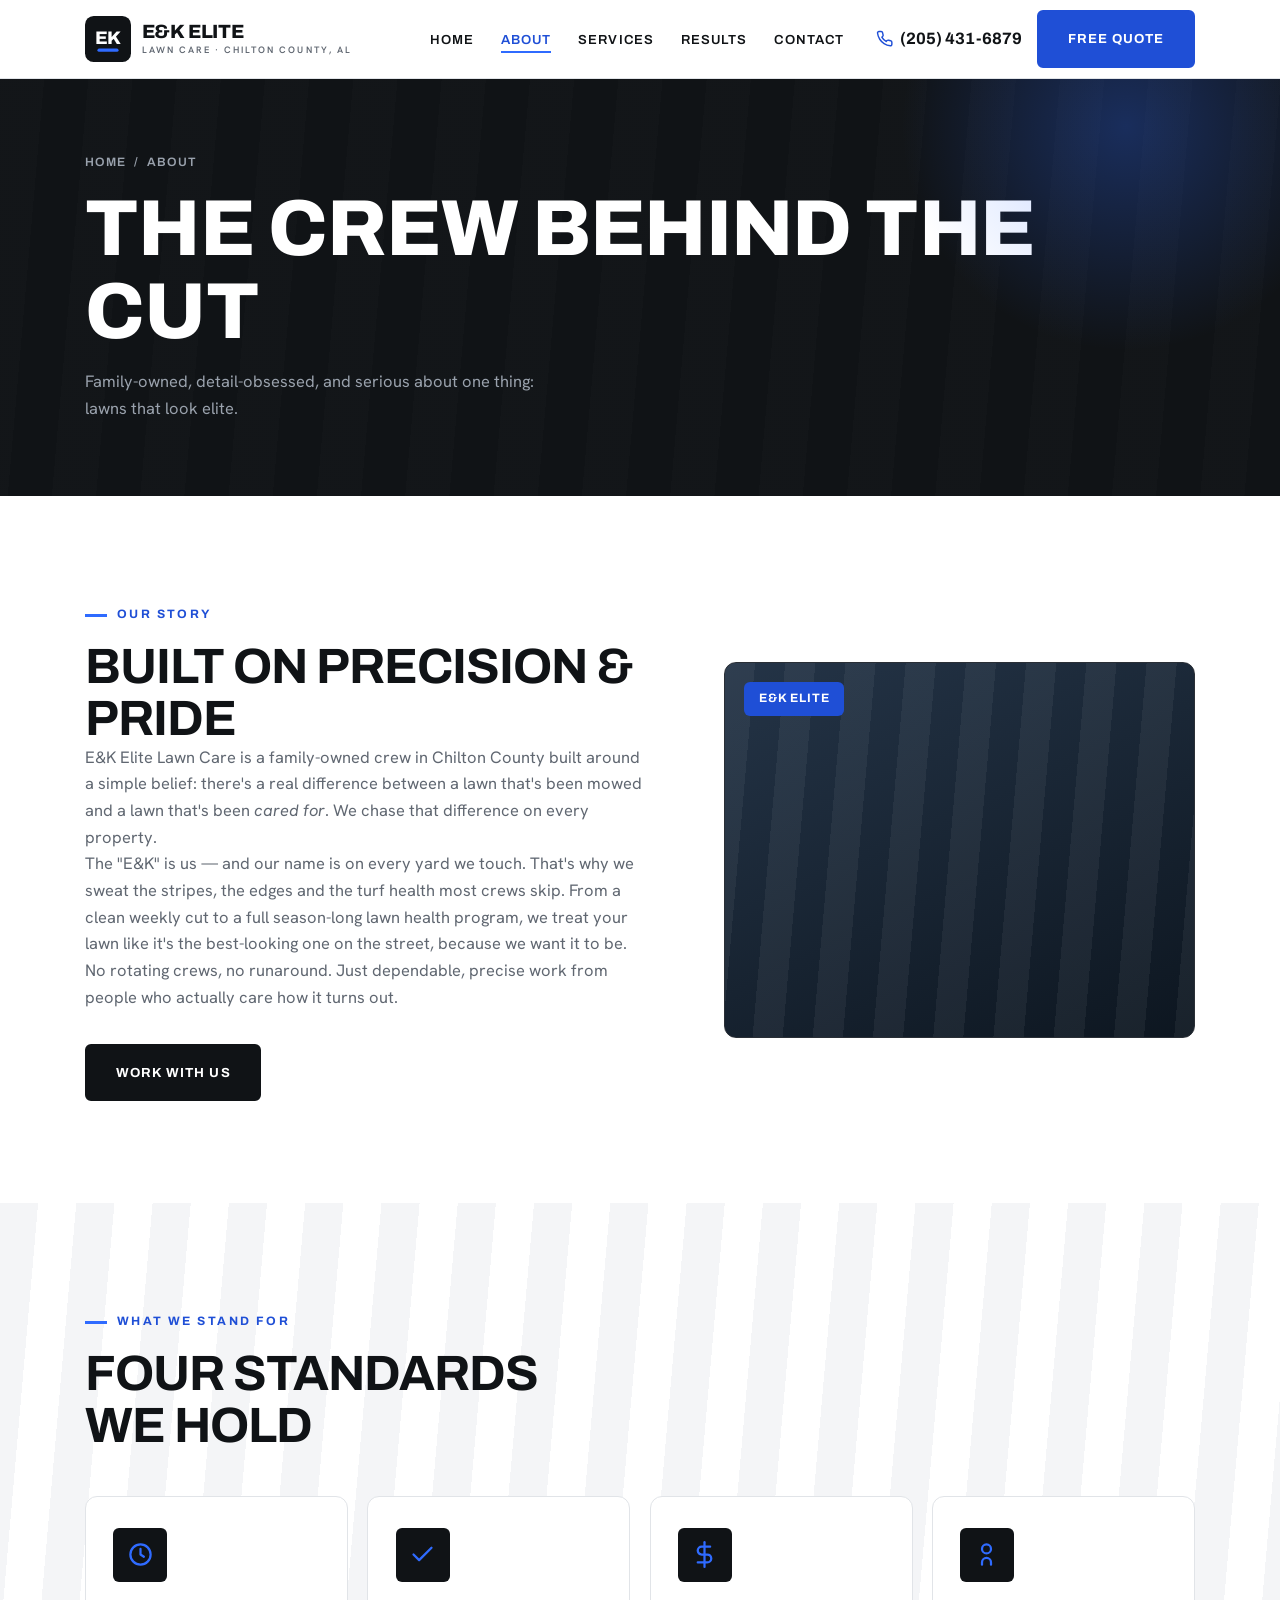
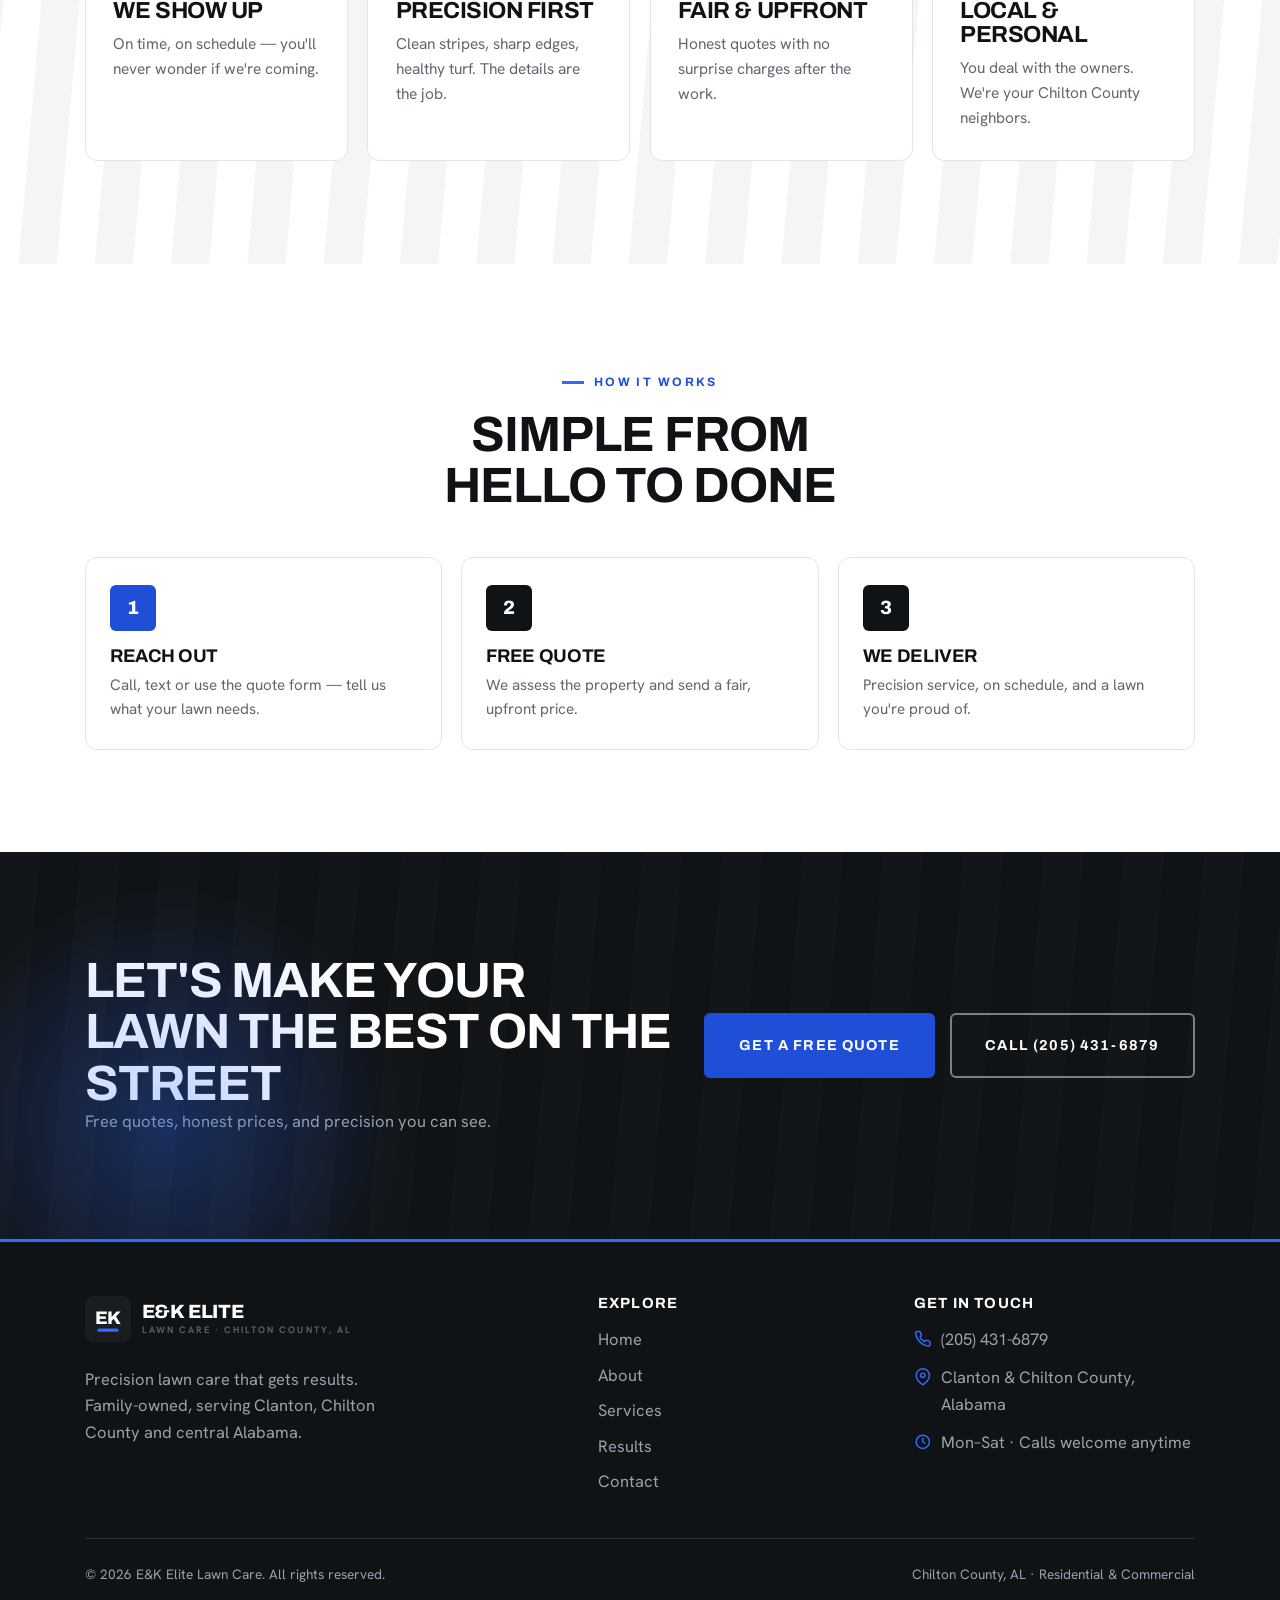
==== about.html @ ff31734d "Initial commit: E&K Elite Lawn Care website Co-Authored-By: Claude Opus 4.8 <noreply@anthropic.com>" ====
<!DOCTYPE html>
<html lang="en" class="no-js">
<head>
  <meta charset="UTF-8" />
  <meta name="viewport" content="width=device-width, initial-scale=1.0" />
  <title>About | E&amp;K Elite Lawn Care — Chilton County, AL</title>
  <meta name="description" content="E&K Elite Lawn Care is a family-owned, detail-obsessed lawn care crew serving Clanton & Chilton County, AL. Meet the team behind the precision." />
  <meta name="theme-color" content="#101316" />
  <link rel="icon" href="assets/icons/favicon.svg" type="image/svg+xml" />
  <link rel="preconnect" href="https://fonts.googleapis.com" />
  <link rel="preconnect" href="https://fonts.gstatic.com" crossorigin />
  <link href="https://fonts.googleapis.com/css2?family=Archivo:wght@600;700;800&family=Hanken+Grotesk:wght@400;500;600;700&display=swap" rel="stylesheet" />
  <link rel="stylesheet" href="css/style.css" />
</head>
<body>
  <a class="skip-link" href="#main">Skip to content</a>

  <header class="header">
    <div class="container">
      <nav class="nav" aria-label="Primary">
        <a href="index.html" class="logo" aria-label="E&K Elite Lawn Care — home">
          <svg class="logo__mark" viewBox="0 0 48 48" aria-hidden="true">
            <rect width="48" height="48" rx="9" fill="#101316"/>
            <text x="24" y="29" text-anchor="middle" font-family="Archivo, Arial, sans-serif" font-weight="800" font-size="19" fill="#ffffff" letter-spacing="-0.5">EK</text>
            <rect x="13" y="34" width="22" height="3.4" rx="1.7" fill="#2f6bff"/>
          </svg>
          <span class="logo__name">E&amp;K Elite<small>Lawn Care · Chilton County, AL</small></span>
        </a>
        <div class="nav__menu" id="nav-menu">
          <ul class="nav__links">
            <li><a class="nav__link" href="index.html">Home</a></li>
            <li><a class="nav__link" href="about.html">About</a></li>
            <li><a class="nav__link" href="services.html">Services</a></li>
            <li><a class="nav__link" href="gallery.html">Results</a></li>
            <li><a class="nav__link" href="contact.html">Contact</a></li>
          </ul>
          <div class="nav__actions">
            <a href="tel:+12054316879" class="nav__phone" aria-label="Call (205) 431-6879">
              <svg viewBox="0 0 24 24" fill="none" stroke="currentColor" stroke-width="2" stroke-linecap="round" stroke-linejoin="round" aria-hidden="true"><path d="M22 16.92v3a2 2 0 0 1-2.18 2 19.79 19.79 0 0 1-8.63-3.07 19.5 19.5 0 0 1-6-6 19.79 19.79 0 0 1-3.07-8.67A2 2 0 0 1 4.11 2h3a2 2 0 0 1 2 1.72c.13.96.36 1.9.7 2.81a2 2 0 0 1-.45 2.11L8.09 9.91a16 16 0 0 0 6 6l1.27-1.27a2 2 0 0 1 2.11-.45c.91.34 1.85.57 2.81.7A2 2 0 0 1 22 16.92Z"/></svg>
              (205) 431-6879
            </a>
            <a href="contact.html" class="btn btn--blue">Free Quote</a>
          </div>
        </div>
        <button class="nav__toggle" aria-label="Toggle menu" aria-controls="nav-menu" aria-expanded="false"><span></span></button>
      </nav>
    </div>
  </header>
  <div class="nav-scrim" aria-hidden="true"></div>

  <main id="main">
    <section class="pagehero">
      <div class="container pagehero__inner">
        <nav class="crumbs" aria-label="Breadcrumb"><a href="index.html">Home</a> / <span>About</span></nav>
        <h1>The crew behind the cut</h1>
        <p>Family-owned, detail-obsessed, and serious about one thing: lawns that look elite.</p>
      </div>
    </section>

    <!-- STORY -->
    <section class="section">
      <div class="container split split--wide-left">
        <div class="reveal">
          <span class="eyebrow">Our Story</span>
          <h2 style="margin-top:1rem">Built on precision &amp; pride</h2>
          <p class="muted">E&amp;K Elite Lawn Care is a family-owned crew in Chilton County built around a simple belief: there's a real difference between a lawn that's been mowed and a lawn that's been <em>cared for</em>. We chase that difference on every property.</p>
          <p class="muted">The "E&amp;K" is us — and our name is on every yard we touch. That's why we sweat the stripes, the edges and the turf health most crews skip. From a clean weekly cut to a full season-long lawn health program, we treat your lawn like it's the best-looking one on the street, because we want it to be.</p>
          <p class="muted">No rotating crews, no runaround. Just dependable, precise work from people who actually care how it turns out.</p>
          <a href="contact.html" class="btn mt-2">Work With Us</a>
        </div>
        <div class="feature__media reveal" data-delay="1">
          <!-- Replace background with a real crew / truck / striped-lawn photo -->
          <span class="pill">E&amp;K Elite</span>
        </div>
      </div>
    </section>

    <!-- VALUES -->
    <section class="section section--paper stripes">
      <div class="container">
        <div class="section-head reveal">
          <span class="eyebrow">What We Stand For</span>
          <h2 style="margin-top:1rem">Four standards we hold</h2>
        </div>
        <div class="cards">
          <article class="card reveal">
            <div class="card__ic"><svg viewBox="0 0 24 24" fill="none" stroke="currentColor" stroke-width="2" stroke-linecap="round" stroke-linejoin="round"><circle cx="12" cy="12" r="9"/><polyline points="12 7 12 12 15 14"/></svg></div>
            <h3>We Show Up</h3>
            <p>On time, on schedule — you'll never wonder if we're coming.</p>
          </article>
          <article class="card reveal" data-delay="1">
            <div class="card__ic"><svg viewBox="0 0 24 24" fill="none" stroke="currentColor" stroke-width="2" stroke-linecap="round" stroke-linejoin="round"><polyline points="20 6 9 17 4 12"/></svg></div>
            <h3>Precision First</h3>
            <p>Clean stripes, sharp edges, healthy turf. The details are the job.</p>
          </article>
          <article class="card reveal" data-delay="2">
            <div class="card__ic"><svg viewBox="0 0 24 24" fill="none" stroke="currentColor" stroke-width="2" stroke-linecap="round" stroke-linejoin="round"><path d="M12 1v22"/><path d="M17 5H9.5a3.5 3.5 0 0 0 0 7h5a3.5 3.5 0 0 1 0 7H6"/></svg></div>
            <h3>Fair &amp; Upfront</h3>
            <p>Honest quotes with no surprise charges after the work.</p>
          </article>
          <article class="card reveal" data-delay="3">
            <div class="card__ic"><svg viewBox="0 0 24 24" fill="none" stroke="currentColor" stroke-width="2" stroke-linecap="round" stroke-linejoin="round"><path d="M16 21v-2a4 4 0 0 0-8 0v2"/><circle cx="12" cy="7" r="4"/></svg></div>
            <h3>Local &amp; Personal</h3>
            <p>You deal with the owners. We're your Chilton County neighbors.</p>
          </article>
        </div>
      </div>
    </section>

    <!-- PROCESS -->
    <section class="section">
      <div class="container">
        <div class="section-head section-head--center reveal">
          <span class="eyebrow eyebrow--center">How It Works</span>
          <h2 style="margin-top:1rem">Simple from hello to done</h2>
        </div>
        <div class="steps">
          <div class="step reveal"><div class="step__n">1</div><h3>Reach Out</h3><p>Call, text or use the quote form — tell us what your lawn needs.</p></div>
          <div class="step reveal" data-delay="1"><div class="step__n">2</div><h3>Free Quote</h3><p>We assess the property and send a fair, upfront price.</p></div>
          <div class="step reveal" data-delay="2"><div class="step__n">3</div><h3>We Deliver</h3><p>Precision service, on schedule, and a lawn you're proud of.</p></div>
        </div>
      </div>
    </section>

    <!-- CTA -->
    <section class="section cta">
      <div class="container cta__inner">
        <div class="reveal">
          <h2>Let's make your lawn the best on the street</h2>
          <p>Free quotes, honest prices, and precision you can see.</p>
        </div>
        <div class="hero__actions reveal" data-delay="1">
          <a href="contact.html" class="btn btn--blue btn--lg">Get a Free Quote</a>
          <a href="tel:+12054316879" class="btn btn--ghost-light btn--lg">Call (205) 431-6879</a>
        </div>
      </div>
    </section>
  </main>

  <footer class="footer">
    <div class="container">
      <div class="footer__grid">
        <div class="footer__about">
          <a href="index.html" class="logo" aria-label="E&K Elite Lawn Care — home">
            <svg class="logo__mark" viewBox="0 0 48 48" aria-hidden="true">
              <rect width="48" height="48" rx="9" fill="#191d22"/>
              <text x="24" y="29" text-anchor="middle" font-family="Archivo, Arial, sans-serif" font-weight="800" font-size="19" fill="#ffffff" letter-spacing="-0.5">EK</text>
              <rect x="13" y="34" width="22" height="3.4" rx="1.7" fill="#2f6bff"/>
            </svg>
            <span class="logo__name">E&amp;K Elite<small>Lawn Care · Chilton County, AL</small></span>
          </a>
          <p>Precision lawn care that gets results. Family-owned, serving Clanton, Chilton County and central Alabama.</p>
        </div>
        <div>
          <h4>Explore</h4>
          <ul class="footer__links">
            <li><a href="index.html">Home</a></li>
            <li><a href="about.html">About</a></li>
            <li><a href="services.html">Services</a></li>
            <li><a href="gallery.html">Results</a></li>
            <li><a href="contact.html">Contact</a></li>
          </ul>
        </div>
        <div>
          <h4>Get in Touch</h4>
          <ul class="footer__contact">
            <li><svg viewBox="0 0 24 24" fill="none" stroke="currentColor" stroke-width="2" stroke-linecap="round" stroke-linejoin="round"><path d="M22 16.92v3a2 2 0 0 1-2.18 2 19.79 19.79 0 0 1-8.63-3.07 19.5 19.5 0 0 1-6-6 19.79 19.79 0 0 1-3.07-8.67A2 2 0 0 1 4.11 2h3a2 2 0 0 1 2 1.72c.13.96.36 1.9.7 2.81a2 2 0 0 1-.45 2.11L8.09 9.91a16 16 0 0 0 6 6l1.27-1.27a2 2 0 0 1 2.11-.45c.91.34 1.85.57 2.81.7A2 2 0 0 1 22 16.92Z"/></svg><a href="tel:+12054316879">(205) 431-6879</a></li>
            <li><svg viewBox="0 0 24 24" fill="none" stroke="currentColor" stroke-width="2" stroke-linecap="round" stroke-linejoin="round"><path d="M21 10c0 7-9 13-9 13s-9-6-9-13a9 9 0 0 1 18 0Z"/><circle cx="12" cy="10" r="3"/></svg><span>Clanton &amp; Chilton County, Alabama</span></li>
            <li><svg viewBox="0 0 24 24" fill="none" stroke="currentColor" stroke-width="2" stroke-linecap="round" stroke-linejoin="round"><circle cx="12" cy="12" r="9"/><polyline points="12 7 12 12 15 14"/></svg><span>Mon–Sat · Calls welcome anytime</span></li>
          </ul>
        </div>
      </div>
      <div class="footer__bottom">
        <span>&copy; <span id="year">2026</span> E&amp;K Elite Lawn Care. All rights reserved.</span>
        <span>Chilton County, AL · Residential &amp; Commercial</span>
      </div>
    </div>
  </footer>

  <button class="to-top" aria-label="Back to top"><svg viewBox="0 0 24 24" fill="none" stroke="currentColor" stroke-width="2.4" stroke-linecap="round" stroke-linejoin="round" width="20" height="20"><polyline points="18 15 12 9 6 15"/></svg></button>
  <nav class="callbar" aria-label="Quick actions">
    <a href="tel:+12054316879"><svg viewBox="0 0 24 24" fill="none" stroke="currentColor" stroke-width="2" stroke-linecap="round" stroke-linejoin="round"><path d="M22 16.92v3a2 2 0 0 1-2.18 2 19.79 19.79 0 0 1-8.63-3.07 19.5 19.5 0 0 1-6-6 19.79 19.79 0 0 1-3.07-8.67A2 2 0 0 1 4.11 2h3a2 2 0 0 1 2 1.72c.13.96.36 1.9.7 2.81a2 2 0 0 1-.45 2.11L8.09 9.91a16 16 0 0 0 6 6l1.27-1.27a2 2 0 0 1 2.11-.45c.91.34 1.85.57 2.81.7A2 2 0 0 1 22 16.92Z"/></svg>Call Now</a>
    <a href="contact.html"><svg viewBox="0 0 24 24" fill="none" stroke="currentColor" stroke-width="2" stroke-linecap="round" stroke-linejoin="round"><path d="M14 2H6a2 2 0 0 0-2 2v16a2 2 0 0 0 2 2h12a2 2 0 0 0 2-2V8z"/><polyline points="14 2 14 8 20 8"/></svg>Free Quote</a>
  </nav>

  <script src="js/main.js" defer></script>
</body>
</html>
---- css/style.css ----
/* =====================================================================
   E&K Elite Lawn Care — "Elite Precision" design system
   High-contrast monochrome + electric blue. Archivo + Hanken Grotesk.
   Sharp, sporty, premium. Mowing-stripe motifs. No frameworks.
   ===================================================================== */

/* ----------------------------- Tokens ------------------------------ */
:root {
  /* Brand */
  --ink:       #101316;   /* cool near-black */
  --ink-2:     #191d22;   /* dark panel */
  --ink-3:     #2a2f36;
  --blue:      #2f6bff;   /* electric accent */
  --blue-600:  #1f4fd6;   /* links / buttons */
  --blue-700:  #163fb0;
  --blue-100:  #e4ecff;
  --blue-50:   #f1f5ff;

  /* Neutrals */
  --white:     #ffffff;
  --paper:     #f4f5f7;   /* light gray surface */
  --paper-2:   #eceef1;
  --line:      #e1e4e8;
  --line-dark: #2a2f36;

  /* Text */
  --text:      #14171b;
  --muted:     #606771;
  --on-dark:   #e7eaee;
  --on-dark-mut:#9aa2ad;

  /* System */
  --radius:    6px;
  --radius-lg: 12px;
  --shadow:    0 22px 48px -26px rgba(16,19,22,.4);
  --shadow-sm: 0 10px 24px -16px rgba(16,19,22,.32);
  --shadow-blue: 0 16px 30px -14px rgba(47,107,255,.5);
  --container: 1180px;
  --gutter:    clamp(1.1rem, 4vw, 2.2rem);
  --ease:      cubic-bezier(.2,.65,.25,1);

  --ff-display:"Archivo", system-ui, sans-serif;
  --ff-body:   "Hanken Grotesk", system-ui, -apple-system, "Segoe UI", sans-serif;
}

/* ----------------------------- Reset ------------------------------- */
*, *::before, *::after { box-sizing: border-box; }
* { margin: 0; }
html { scroll-behavior: smooth; -webkit-text-size-adjust: 100%; }
@media (prefers-reduced-motion: reduce) {
  html { scroll-behavior: auto; }
  *, *::before, *::after { animation-duration: .001ms !important; transition-duration: .001ms !important; }
}
body {
  font-family: var(--ff-body);
  color: var(--text);
  background: var(--white);
  line-height: 1.62;
  font-size: 1.03rem;
  -webkit-font-smoothing: antialiased;
  text-rendering: optimizeLegibility;
}
img, svg, picture, iframe { display: block; max-width: 100%; }
a { color: inherit; text-decoration: none; }
button { font: inherit; cursor: pointer; border: 0; background: none; color: inherit; }
input, textarea, select { font: inherit; color: inherit; }
ul { list-style: none; padding: 0; }
::selection { background: var(--blue); color: #fff; }
:focus-visible { outline: 3px solid var(--blue); outline-offset: 2px; border-radius: 3px; }

/* --------------------------- Typography ---------------------------- */
h1, h2, h3, h4, .display {
  font-family: var(--ff-display);
  font-weight: 700;
  line-height: 1.04;
  letter-spacing: -0.02em;
  color: var(--ink);
}
h1 { font-size: clamp(2.6rem, 6.2vw, 5rem); font-weight: 800; text-transform: uppercase; letter-spacing: -.01em; }
h2 { font-size: clamp(1.9rem, 4.2vw, 3.1rem); text-transform: uppercase; }
h3 { font-size: clamp(1.2rem, 2vw, 1.45rem); }
p { max-width: 62ch; }
strong { font-weight: 700; }
.hl { color: var(--blue); }

.eyebrow {
  display: inline-flex; align-items: center; gap: .6rem;
  font-family: var(--ff-display); font-weight: 700; font-size: .76rem;
  text-transform: uppercase; letter-spacing: .2em; color: var(--blue-600);
}
.eyebrow::before { content: ""; width: 22px; height: 3px; background: var(--blue); }
.eyebrow--center { justify-content: center; }
.eyebrow--light { color: var(--blue); }
.lead { font-size: 1.18rem; color: var(--muted); }

/* --------------------------- Layout -------------------------------- */
.container { width: 100%; max-width: var(--container); margin-inline: auto; padding-inline: var(--gutter); }
.section { padding-block: clamp(3.6rem, 8vw, 6.5rem); }
.section--tight { padding-block: clamp(2.4rem, 5vw, 3.6rem); }
.section--paper { background: var(--paper); }
.section--ink { background: var(--ink); color: var(--on-dark); }
.section--ink h1, .section--ink h2, .section--ink h3 { color: #fff; }
.section--ink .lead, .section--ink .muted { color: var(--on-dark-mut); }
.section-head { max-width: 56ch; margin-bottom: 2.8rem; }
.section-head--center { margin-inline: auto; text-align: center; }
.section-head p { margin-top: .9rem; }
.split { display: grid; gap: clamp(2rem,5vw,4rem); align-items: center; }
@media (min-width: 900px) { .split { grid-template-columns: 1fr 1fr; } .split--wide-left { grid-template-columns: 1.1fr .9fr; } }
.muted { color: var(--muted); }

/* mowing-stripe texture */
.stripes { background-image: repeating-linear-gradient(95deg, var(--paper) 0 38px, var(--white) 38px 76px); }

/* --------------------------- Buttons ------------------------------- */
.btn {
  --bg: var(--ink); --fg: #fff;
  display: inline-flex; align-items: center; gap: .55rem;
  background: var(--bg); color: var(--fg);
  font-family: var(--ff-display); font-weight: 700; font-size: .82rem; letter-spacing: .08em; text-transform: uppercase;
  padding: 1rem 1.8rem; border-radius: var(--radius); border: 2px solid var(--bg);
  transition: transform .18s var(--ease), background .18s var(--ease), box-shadow .18s var(--ease), border-color .18s var(--ease);
}
.btn:hover { transform: translateY(-2px); box-shadow: var(--shadow); }
.btn--blue { --bg: var(--blue-600); border-color: var(--blue-600); }
.btn--blue:hover { background: var(--blue-700); border-color: var(--blue-700); box-shadow: var(--shadow-blue); }
.btn--ghost { --bg: transparent; --fg: var(--ink); border-color: var(--ink); }
.btn--ghost:hover { background: var(--ink); color: #fff; }
.btn--ghost-light { --bg: transparent; --fg: #fff; border-color: rgba(255,255,255,.45); }
.btn--ghost-light:hover { background: #fff; color: var(--ink); border-color: #fff; }
.btn--lg { padding: 1.15rem 2.1rem; font-size: .9rem; }
.btn svg { width: 1.1em; height: 1.1em; }

/* --------------------------- Header / Nav -------------------------- */
.header { position: sticky; top: 0; z-index: 60; background: rgba(255,255,255,.92); backdrop-filter: blur(10px); border-bottom: 1px solid var(--line); transition: box-shadow .3s var(--ease); }
.header.is-stuck { box-shadow: 0 10px 30px -22px rgba(16,19,22,.35); }
.nav { display: flex; align-items: center; justify-content: space-between; gap: 1.2rem; height: 78px; }
.logo { display: inline-flex; align-items: center; gap: .65rem; color: var(--ink); }
.logo__mark { width: 46px; height: 46px; flex: none; }
.logo__name { font-family: var(--ff-display); font-weight: 800; font-size: 1.2rem; letter-spacing: -.01em; line-height: 1; text-transform: uppercase; }
.logo__name small { display: block; font-family: var(--ff-body); font-size: .58rem; font-weight: 600; letter-spacing: .22em; text-transform: uppercase; color: var(--muted); margin-top: .3rem; }

.nav__menu { display: flex; align-items: center; gap: 2rem; }
.nav__links { display: flex; align-items: center; gap: 1.7rem; }
.nav__link { font-family: var(--ff-display); font-weight: 600; font-size: .82rem; letter-spacing: .08em; text-transform: uppercase; color: var(--ink); position: relative; padding: .3rem 0; transition: color .2s var(--ease); }
.nav__link::after { content: ""; position: absolute; left: 0; bottom: -2px; width: 0; height: 2px; background: var(--blue); transition: width .22s var(--ease); }
.nav__link:hover { color: var(--blue-600); }
.nav__link:hover::after, .nav__link.is-active::after { width: 100%; }
.nav__link.is-active { color: var(--blue-600); }
.nav__actions { display: flex; align-items: center; gap: .9rem; }
.nav__phone { display: inline-flex; align-items: center; gap: .45rem; font-family: var(--ff-display); font-weight: 700; color: var(--ink); }
.nav__phone svg { width: 1.05em; color: var(--blue-600); }

.nav__toggle { display: none; width: 46px; height: 46px; border-radius: var(--radius); border: 1px solid var(--line); background: var(--white); position: relative; }
.nav__toggle span, .nav__toggle span::before, .nav__toggle span::after { content: ""; position: absolute; left: 50%; top: 50%; width: 22px; height: 2.4px; background: var(--ink); border-radius: 2px; transform: translate(-50%,-50%); transition: transform .25s var(--ease), opacity .25s var(--ease); }
.nav__toggle span::before { transform: translate(-50%,-7px); }
.nav__toggle span::after  { transform: translate(-50%,7px); }
.nav__toggle[aria-expanded="true"] span { background: transparent; }
.nav__toggle[aria-expanded="true"] span::before { transform: translate(-50%,0) rotate(45deg); }
.nav__toggle[aria-expanded="true"] span::after  { transform: translate(-50%,0) rotate(-45deg); }

@media (max-width: 920px) {
  .nav__toggle { display: block; z-index: 70; }
  .nav__menu { position: fixed; inset: 0 0 0 auto; width: min(84vw, 350px); flex-direction: column; align-items: flex-start; justify-content: center; gap: 2rem; background: var(--white); padding: 5rem 2rem; box-shadow: var(--shadow); transform: translateX(100%); transition: transform .32s var(--ease); z-index: 65; }
  .nav__menu.is-open { transform: translateX(0); }
  .nav__links { flex-direction: column; align-items: flex-start; gap: 1.3rem; }
  .nav__link { font-size: 1.05rem; }
  .nav__actions { flex-direction: column; align-items: flex-start; gap: 1rem; width: 100%; }
  .nav__actions .btn { width: 100%; justify-content: center; }
  .nav-scrim { position: fixed; inset: 0; background: rgba(16,19,22,.45); opacity: 0; visibility: hidden; transition: opacity .3s; z-index: 64; }
  .nav-scrim.is-open { opacity: 1; visibility: visible; }
}

/* ----------------------------- Hero -------------------------------- */
.hero { position: relative; background: var(--ink); color: var(--on-dark); overflow: hidden; }
.hero::before { content: ""; position: absolute; inset: 0; opacity: .5; background-image: repeating-linear-gradient(95deg, rgba(255,255,255,.025) 0 44px, transparent 44px 88px); }
.hero::after { content: ""; position: absolute; right: -10%; top: -30%; width: 48%; aspect-ratio: 1; background: radial-gradient(circle, rgba(47,107,255,.32), transparent 62%); }
.hero__inner { position: relative; display: grid; gap: clamp(2rem,5vw,3.5rem); align-items: center; padding-block: clamp(3.4rem,8vw,6rem); }
@media (min-width: 920px) { .hero__inner { grid-template-columns: 1.08fr .92fr; } }
.hero__copy { display: grid; gap: 1.5rem; }
.hero h1 { color: #fff; }
.hero h1 .hl { color: var(--blue); }
.hero__lead { font-size: 1.2rem; color: var(--on-dark-mut); max-width: 44ch; }
.hero__actions { display: flex; flex-wrap: wrap; gap: .9rem; align-items: center; }
.hero__chips { display: flex; flex-wrap: wrap; gap: .6rem 1.4rem; margin-top: .4rem; }
.hero__chip { display: inline-flex; align-items: center; gap: .5rem; font-family: var(--ff-display); font-weight: 600; font-size: .82rem; text-transform: uppercase; letter-spacing: .06em; color: var(--on-dark); }
.hero__chip svg { width: 1.05em; color: var(--blue); }
.hero__visual { position: relative; }
.hero__img { aspect-ratio: 4/4.3; border-radius: var(--radius-lg); overflow: hidden; background: linear-gradient(155deg,#243447,#0d1620); border: 1px solid var(--line-dark); position: relative; }
.hero__img::after { content: ""; position: absolute; inset: 0; background-image: repeating-linear-gradient(95deg, rgba(255,255,255,.045) 0 30px, transparent 30px 60px); }
.hero__tag { position: absolute; left: -1rem; bottom: 1.6rem; background: var(--blue-600); color: #fff; border-radius: var(--radius); padding: .8rem 1.1rem; box-shadow: var(--shadow-blue); }
.hero__tag b { font-family: var(--ff-display); display: block; font-size: 1.4rem; line-height: 1; }
.hero__tag span { font-size: .76rem; text-transform: uppercase; letter-spacing: .1em; opacity: .9; }

/* --------------------------- Results strip ------------------------- */
.results { background: var(--blue-600); color: #fff; }
.results__row { display: grid; grid-template-columns: repeat(2,1fr); gap: 1.4rem; padding-block: 2rem; }
@media (min-width: 760px) { .results__row { grid-template-columns: repeat(4,1fr); } }
.results__item { text-align: center; }
.results__num { font-family: var(--ff-display); font-weight: 800; font-size: clamp(2rem,4.5vw,2.8rem); line-height: 1; }
.results__label { font-size: .85rem; opacity: .9; margin-top: .4rem; text-transform: uppercase; letter-spacing: .08em; }

/* --------------------------- Service cards ------------------------- */
.cards { display: grid; gap: 1.2rem; grid-template-columns: repeat(auto-fit, minmax(255px,1fr)); }
.card { background: var(--white); border: 1px solid var(--line); border-radius: var(--radius-lg); padding: 1.9rem 1.7rem; position: relative; overflow: hidden; transition: transform .2s var(--ease), box-shadow .2s var(--ease), border-color .2s var(--ease); }
.card::before { content: ""; position: absolute; left: 0; top: 0; bottom: 0; width: 4px; background: var(--blue); transform: scaleY(0); transform-origin: top; transition: transform .25s var(--ease); }
.card:hover { transform: translateY(-5px); box-shadow: var(--shadow); border-color: transparent; }
.card:hover::before { transform: scaleY(1); }
.card__ic { width: 54px; height: 54px; border-radius: var(--radius); background: var(--ink); color: var(--blue); display: grid; place-items: center; margin-bottom: 1.1rem; transition: background .2s var(--ease), color .2s var(--ease); }
.card:hover .card__ic { background: var(--blue-600); color: #fff; }
.card__ic svg { width: 27px; height: 27px; }
.card h3 { margin-bottom: .45rem; text-transform: uppercase; }
.card p { color: var(--muted); font-size: .97rem; }
.card__link { display: inline-flex; align-items: center; gap: .4rem; margin-top: 1rem; font-family: var(--ff-display); font-weight: 700; font-size: .78rem; text-transform: uppercase; letter-spacing: .08em; color: var(--blue-600); }
.card__link svg { width: 1em; transition: transform .2s var(--ease); }
.card:hover .card__link svg { transform: translateX(4px); }

/* --------------------------- Feature split ------------------------- */
.feature__media { position: relative; aspect-ratio: 5/4; border-radius: var(--radius-lg); overflow: hidden; background: linear-gradient(155deg,#243447,#0d1620); border: 1px solid var(--line-dark); }
.feature__media::after { content: ""; position: absolute; inset: 0; background-image: repeating-linear-gradient(95deg, rgba(255,255,255,.05) 0 30px, transparent 30px 60px); }
.feature__media .pill { position: absolute; left: 1.2rem; top: 1.2rem; z-index: 1; background: var(--blue-600); color: #fff; font-family: var(--ff-display); font-weight: 700; font-size: .76rem; text-transform: uppercase; letter-spacing: .08em; padding: .45rem .9rem; border-radius: var(--radius); }
.checks { display: grid; gap: 1rem; margin-top: 1.6rem; }
.checks li { display: grid; grid-template-columns: auto 1fr; gap: .85rem; align-items: start; }
.checks .tick { width: 26px; height: 26px; border-radius: var(--radius); background: var(--blue-100); color: var(--blue-700); display: grid; place-items: center; flex: none; margin-top: .15rem; }
.checks .tick svg { width: 15px; height: 15px; }
.checks b { font-family: var(--ff-display); font-weight: 700; }
.checks span.t { display: block; color: var(--muted); font-size: .96rem; }

/* --------------------------- Program timeline ---------------------- */
.timeline { display: grid; gap: 1rem; grid-template-columns: repeat(auto-fit, minmax(220px,1fr)); counter-reset: ph; }
.phase { background: var(--ink-2); border: 1px solid var(--line-dark); border-radius: var(--radius-lg); padding: 1.6rem 1.4rem; position: relative; }
.phase__season { display: inline-flex; align-items: center; gap: .5rem; font-family: var(--ff-display); font-weight: 700; font-size: .76rem; text-transform: uppercase; letter-spacing: .1em; color: var(--blue); }
.phase__season::before { content: ""; width: 9px; height: 9px; border-radius: 50%; background: var(--blue); }
.phase h3 { color: #fff; margin: .7rem 0 .5rem; font-size: 1.15rem; }
.phase p { color: var(--on-dark-mut); font-size: .94rem; }

/* ----------------------------- Steps ------------------------------- */
.steps { display: grid; gap: 1.2rem; grid-template-columns: repeat(auto-fit, minmax(210px,1fr)); }
.step { background: var(--white); border: 1px solid var(--line); border-radius: var(--radius-lg); padding: 1.7rem 1.5rem; }
.step__n { width: 46px; height: 46px; border-radius: var(--radius); background: var(--ink); color: #fff; display: grid; place-items: center; font-family: var(--ff-display); font-weight: 800; font-size: 1.2rem; margin-bottom: 1rem; }
.step:nth-child(1) .step__n { background: var(--blue-600); }
.step h3 { font-size: 1.15rem; margin-bottom: .4rem; text-transform: uppercase; }
.step p { color: var(--muted); font-size: .95rem; }

/* --------------------------- Gallery ------------------------------- */
.filters { display: flex; flex-wrap: wrap; gap: .6rem; margin-bottom: 2rem; }
.filter { font-family: var(--ff-display); font-weight: 600; font-size: .8rem; text-transform: uppercase; letter-spacing: .06em; padding: .55rem 1.15rem; border-radius: var(--radius); border: 1px solid var(--line); background: var(--white); color: var(--ink); transition: all .2s var(--ease); }
.filter:hover { border-color: var(--blue); }
.filter.is-active { background: var(--ink); color: #fff; border-color: var(--ink); }
.gallery { display: grid; gap: 1rem; grid-template-columns: repeat(auto-fill, minmax(260px,1fr)); }
.tile { position: relative; aspect-ratio: 4/3; border-radius: var(--radius-lg); overflow: hidden; display: grid; align-content: end; padding: 1.2rem; color: #fff; background-size: cover; background-position: center; transition: transform .25s var(--ease); }
.tile::before { content: ""; position: absolute; inset: 0; background: linear-gradient(180deg, transparent 35%, rgba(8,11,14,.82)); }
.tile > * { position: relative; }
.tile:hover { transform: scale(1.02); }
.tile__cat { font-family: var(--ff-display); font-weight: 700; font-size: .7rem; text-transform: uppercase; letter-spacing: .08em; color: var(--blue); }
.tile__title { font-family: var(--ff-display); font-weight: 700; font-size: 1.1rem; margin-top: .2rem; text-transform: uppercase; }
.tile.is-hidden { display: none; }
.t-1 { background-image: linear-gradient(155deg,#2c3f33,#101a14); }
.t-2 { background-image: linear-gradient(155deg,#243447,#0d1620); }
.t-3 { background-image: linear-gradient(155deg,#34402c,#161c10); }
.t-4 { background-image: linear-gradient(155deg,#26323d,#0e151b); }
.t-5 { background-image: linear-gradient(155deg,#2f3a33,#121712); }
.t-6 { background-image: linear-gradient(155deg,#2a3340,#10161d); }

/* ------------------------ Before / after --------------------------- */
.ba { position: relative; aspect-ratio: 16/10; border-radius: var(--radius-lg); overflow: hidden; box-shadow: var(--shadow); border: 1px solid var(--line-dark); user-select: none; }
.ba__img { position: absolute; inset: 0; background-size: cover; background-position: center; display: grid; align-content: start; padding: 1rem; }
.ba__before { background-image: linear-gradient(155deg,#4a4434,#2a2519); }
.ba__after { background-image: linear-gradient(155deg,#2c3f33,#101a14); clip-path: inset(0 0 0 50%); }
.ba__tag { font-family: var(--ff-display); font-weight: 700; font-size: .7rem; text-transform: uppercase; letter-spacing: .06em; color: #fff; background: rgba(16,19,22,.6); padding: .25rem .65rem; border-radius: var(--radius); justify-self: start; }
.ba__after .ba__tag { justify-self: end; }
.ba__range { position: absolute; inset: 0; width: 100%; opacity: 0; cursor: ew-resize; }
.ba__handle { position: absolute; top: 0; bottom: 0; left: 50%; width: 3px; background: var(--blue); transform: translateX(-50%); pointer-events: none; }
.ba__handle::after { content: ""; position: absolute; top: 50%; left: 50%; width: 42px; height: 42px; transform: translate(-50%,-50%); background: var(--blue); border-radius: 50%; box-shadow: 0 6px 16px -4px rgba(0,0,0,.5); }
.ba__handle::before { content: "⟷"; position: absolute; top: 50%; left: 50%; transform: translate(-50%,-50%); z-index: 1; color: #fff; font-weight: 700; }

/* --------------------------- Reviews ------------------------------- */
.reviews { display: grid; gap: 1.2rem; grid-template-columns: repeat(auto-fit, minmax(285px,1fr)); }
.review { background: var(--white); border: 1px solid var(--line); border-radius: var(--radius-lg); padding: 1.8rem; }
.section--paper .review { background: var(--white); }
.review__stars { color: var(--blue); letter-spacing: .1em; margin-bottom: .8rem; font-size: 1.05rem; }
.review p { color: var(--text); font-size: 1.02rem; }
.review__by { display: flex; align-items: center; gap: .8rem; margin-top: 1.2rem; }
.review__av { width: 42px; height: 42px; border-radius: var(--radius); background: var(--ink); color: var(--blue); display: grid; place-items: center; font-family: var(--ff-display); font-weight: 800; }
.review__by b { font-family: var(--ff-display); display: block; font-size: .98rem; }
.review__by span { font-size: .84rem; color: var(--muted); }

/* ----------------------------- Area -------------------------------- */
.area__chips { display: flex; flex-wrap: wrap; gap: .6rem; margin-top: 1.3rem; }
.area__chip { display: inline-flex; align-items: center; gap: .4rem; background: var(--white); border: 1px solid var(--line); padding: .5rem 1rem; border-radius: var(--radius); font-size: .88rem; font-weight: 600; font-family: var(--ff-display); text-transform: uppercase; letter-spacing: .04em; }
.area__chip svg { width: 1em; color: var(--blue-600); }
.area__map { border-radius: var(--radius-lg); overflow: hidden; min-height: 320px; box-shadow: var(--shadow-sm); border: 1px solid var(--line); }
.area__map iframe { width: 100%; height: 100%; min-height: 320px; border: 0; filter: grayscale(.5) contrast(1.05); }

/* ------------------------------ CTA -------------------------------- */
.cta { position: relative; background: var(--ink); color: #fff; overflow: hidden; }
.cta::before { content: ""; position: absolute; inset: 0; opacity: .4; background-image: repeating-linear-gradient(95deg, rgba(255,255,255,.03) 0 40px, transparent 40px 80px); }
.cta::after { content: ""; position: absolute; left: -8%; bottom: -40%; width: 42%; aspect-ratio: 1; background: radial-gradient(circle, rgba(47,107,255,.3), transparent 62%); }
.cta__inner { position: relative; display: grid; gap: 1.6rem; align-items: center; }
@media (min-width: 820px) { .cta__inner { grid-template-columns: 1.5fr auto; } }
.cta h2 { color: #fff; }
.cta p { color: var(--on-dark-mut); }

/* ------------------------- Page hero (inner) ----------------------- */
.pagehero { position: relative; background: var(--ink); color: var(--on-dark); padding-block: clamp(3rem,7vw,4.6rem); overflow: hidden; }
.pagehero::before { content: ""; position: absolute; inset: 0; opacity: .5; background-image: repeating-linear-gradient(95deg, rgba(255,255,255,.025) 0 44px, transparent 44px 88px); }
.pagehero::after { content: ""; position: absolute; right: -8%; top: -50%; width: 40%; aspect-ratio: 1; background: radial-gradient(circle, rgba(47,107,255,.3), transparent 62%); }
.pagehero__inner { position: relative; }
.pagehero h1 { color: #fff; }
.pagehero p { color: var(--on-dark-mut); margin-top: 1rem; max-width: 52ch; }
.crumbs { display: flex; gap: .5rem; align-items: center; font-family: var(--ff-display); font-weight: 600; font-size: .76rem; text-transform: uppercase; letter-spacing: .08em; color: var(--on-dark-mut); margin-bottom: 1rem; }
.crumbs a:hover { color: var(--blue); }

/* ----------------------- Detailed service -------------------------- */
.svc { display: grid; gap: clamp(1.6rem,4vw,3.2rem); align-items: center; padding-block: clamp(2.4rem,5vw,3.6rem); border-bottom: 1px solid var(--line); scroll-margin-top: 96px; }
@media (min-width: 860px) { .svc { grid-template-columns: 1fr 1fr; } .svc:nth-child(even) .svc__media { order: -1; } }
.svc__media { aspect-ratio: 4/3; border-radius: var(--radius-lg); overflow: hidden; position: relative; background: linear-gradient(155deg,#243447,#0d1620); border: 1px solid var(--line-dark); }
.svc__media::after { content: ""; position: absolute; inset: 0; background-image: repeating-linear-gradient(95deg, rgba(255,255,255,.05) 0 28px, transparent 28px 56px); }
.svc__media .pill { position: absolute; left: 1.1rem; top: 1.1rem; z-index: 1; background: var(--blue-600); color: #fff; font-family: var(--ff-display); font-weight: 700; font-size: .74rem; text-transform: uppercase; letter-spacing: .08em; padding: .4rem .85rem; border-radius: var(--radius); }
.svc__ic { width: 56px; height: 56px; border-radius: var(--radius); background: var(--ink); color: var(--blue); display: grid; place-items: center; margin-bottom: 1rem; }
.svc__ic svg { width: 28px; height: 28px; }
.svc h2 { margin-bottom: .7rem; }
.ticks { display: grid; gap: .55rem; margin-top: 1.2rem; }
.ticks li { display: grid; grid-template-columns: auto 1fr; gap: .65rem; color: var(--muted); align-items: start; }
.ticks svg { width: 1.2rem; height: 1.2rem; color: var(--blue-600); margin-top: .2rem; }

/* ------------------------------ Forms ------------------------------ */
.form { display: grid; gap: 1.1rem; }
.field { display: grid; gap: .4rem; }
.field label { font-family: var(--ff-display); font-weight: 700; font-size: .78rem; text-transform: uppercase; letter-spacing: .06em; }
.field label .req { color: var(--blue-600); }
.field input, .field select, .field textarea { background: var(--white); border: 1px solid var(--line); border-radius: var(--radius); padding: .85rem 1rem; transition: border-color .2s var(--ease), box-shadow .2s var(--ease); }
.field textarea { resize: vertical; min-height: 130px; }
.field input:focus, .field select:focus, .field textarea:focus { outline: none; border-color: var(--blue); box-shadow: 0 0 0 3px var(--blue-100); }
.field.is-invalid input, .field.is-invalid select, .field.is-invalid textarea { border-color: #d9534f; box-shadow: 0 0 0 3px rgba(217,83,79,.14); }
.field__error { color: #c0392b; font-size: .82rem; min-height: 1em; }
.form__row { display: grid; gap: 1.1rem; }
@media (min-width: 600px) { .form__row { grid-template-columns: 1fr 1fr; } }
.form__success { display: none; background: var(--blue-50); border: 1px solid var(--blue); border-left-width: 4px; border-radius: var(--radius-lg); padding: 1.1rem 1.3rem; }
.form__success.is-visible { display: block; }
.form__success strong { font-family: var(--ff-display); text-transform: uppercase; }

/* ----------------------------- FAQ --------------------------------- */
.faq { display: grid; gap: .8rem; }
.faq__item { background: var(--white); border: 1px solid var(--line); border-radius: var(--radius); overflow: hidden; }
.faq__q { width: 100%; text-align: left; display: flex; align-items: center; justify-content: space-between; gap: 1rem; padding: 1.15rem 1.3rem; font-family: var(--ff-display); font-weight: 700; font-size: 1.02rem; text-transform: uppercase; letter-spacing: .01em; }
.faq__q .ic { width: 1.4rem; height: 1.4rem; flex: none; color: var(--blue-600); transition: transform .25s var(--ease); }
.faq__item.is-open .faq__q .ic { transform: rotate(45deg); }
.faq__a { max-height: 0; overflow: hidden; transition: max-height .3s var(--ease); }
.faq__a p { padding: 0 1.3rem 1.2rem; color: var(--muted); }

/* ----------------------------- Footer ------------------------------ */
.footer { background: var(--ink); color: var(--on-dark-mut); padding-block: 3.4rem 1.6rem; border-top: 3px solid var(--blue); }
.footer__grid { display: grid; gap: 2.2rem; grid-template-columns: 1fr; }
@media (min-width: 760px) { .footer__grid { grid-template-columns: 1.7fr 1fr 1fr; } }
.footer .logo { color: #fff; }
.footer__about p { margin-top: 1rem; max-width: 34ch; }
.footer h4 { color: #fff; font-family: var(--ff-display); font-size: .92rem; text-transform: uppercase; letter-spacing: .08em; margin-bottom: 1rem; }
.footer__links { display: grid; gap: .55rem; }
.footer__links a:hover, .footer__contact a:hover { color: var(--blue); }
.footer__contact { display: grid; gap: .7rem; }
.footer__contact li { display: flex; gap: .6rem; align-items: flex-start; }
.footer__contact svg { width: 1.1rem; height: 1.1rem; color: var(--blue); flex: none; margin-top: .2rem; }
.footer__bottom { border-top: 1px solid var(--line-dark); margin-top: 2.6rem; padding-top: 1.5rem; display: flex; flex-wrap: wrap; gap: .5rem 1.5rem; justify-content: space-between; font-size: .85rem; }

/* ------------------------ Back to top + call bar ------------------- */
.to-top { position: fixed; right: 1.1rem; bottom: 5.4rem; z-index: 55; width: 48px; height: 48px; border-radius: var(--radius); background: var(--ink); color: #fff; display: grid; place-items: center; box-shadow: var(--shadow); opacity: 0; visibility: hidden; transform: translateY(10px); transition: all .25s var(--ease); }
.to-top:hover { background: var(--blue-600); }
.to-top.is-visible { opacity: 1; visibility: visible; transform: translateY(0); }
@media (min-width: 760px) { .to-top { bottom: 1.4rem; } }

.callbar { position: fixed; left: 0; right: 0; bottom: 0; z-index: 56; display: grid; grid-template-columns: 1fr 1fr; background: var(--ink); border-top: 1px solid var(--line-dark); }
.callbar a { display: flex; align-items: center; justify-content: center; gap: .5rem; padding: .95rem; font-family: var(--ff-display); font-weight: 700; font-size: .82rem; text-transform: uppercase; letter-spacing: .05em; color: #fff; }
.callbar a + a { background: var(--blue-600); }
.callbar svg { width: 1.1em; height: 1.1em; }
@media (min-width: 760px) { .callbar { display: none; } }
@media (max-width: 759px) { body { padding-bottom: 56px; } }

/* ------------------------- Reveal animation ------------------------ */
.reveal { opacity: 0; transform: translateY(24px); transition: opacity .7s var(--ease), transform .7s var(--ease); }
.reveal.is-in { opacity: 1; transform: none; }
.reveal[data-delay="1"] { transition-delay: .09s; }
.reveal[data-delay="2"] { transition-delay: .18s; }
.reveal[data-delay="3"] { transition-delay: .27s; }
.no-js .reveal { opacity: 1; transform: none; }

/* ------------------------------ Utils ------------------------------ */
.text-center { text-align: center; }
.mt-2 { margin-top: 2rem; }
.sr-only { position: absolute; width: 1px; height: 1px; padding: 0; margin: -1px; overflow: hidden; clip: rect(0,0,0,0); white-space: nowrap; border: 0; }
.skip-link { position: absolute; left: .5rem; top: -3.5rem; background: var(--blue-600); color: #fff; padding: .6rem 1rem; border-radius: var(--radius); z-index: 100; font-family: var(--ff-display); font-weight: 700; text-transform: uppercase; transition: top .2s; }
.skip-link:focus { top: .5rem; }
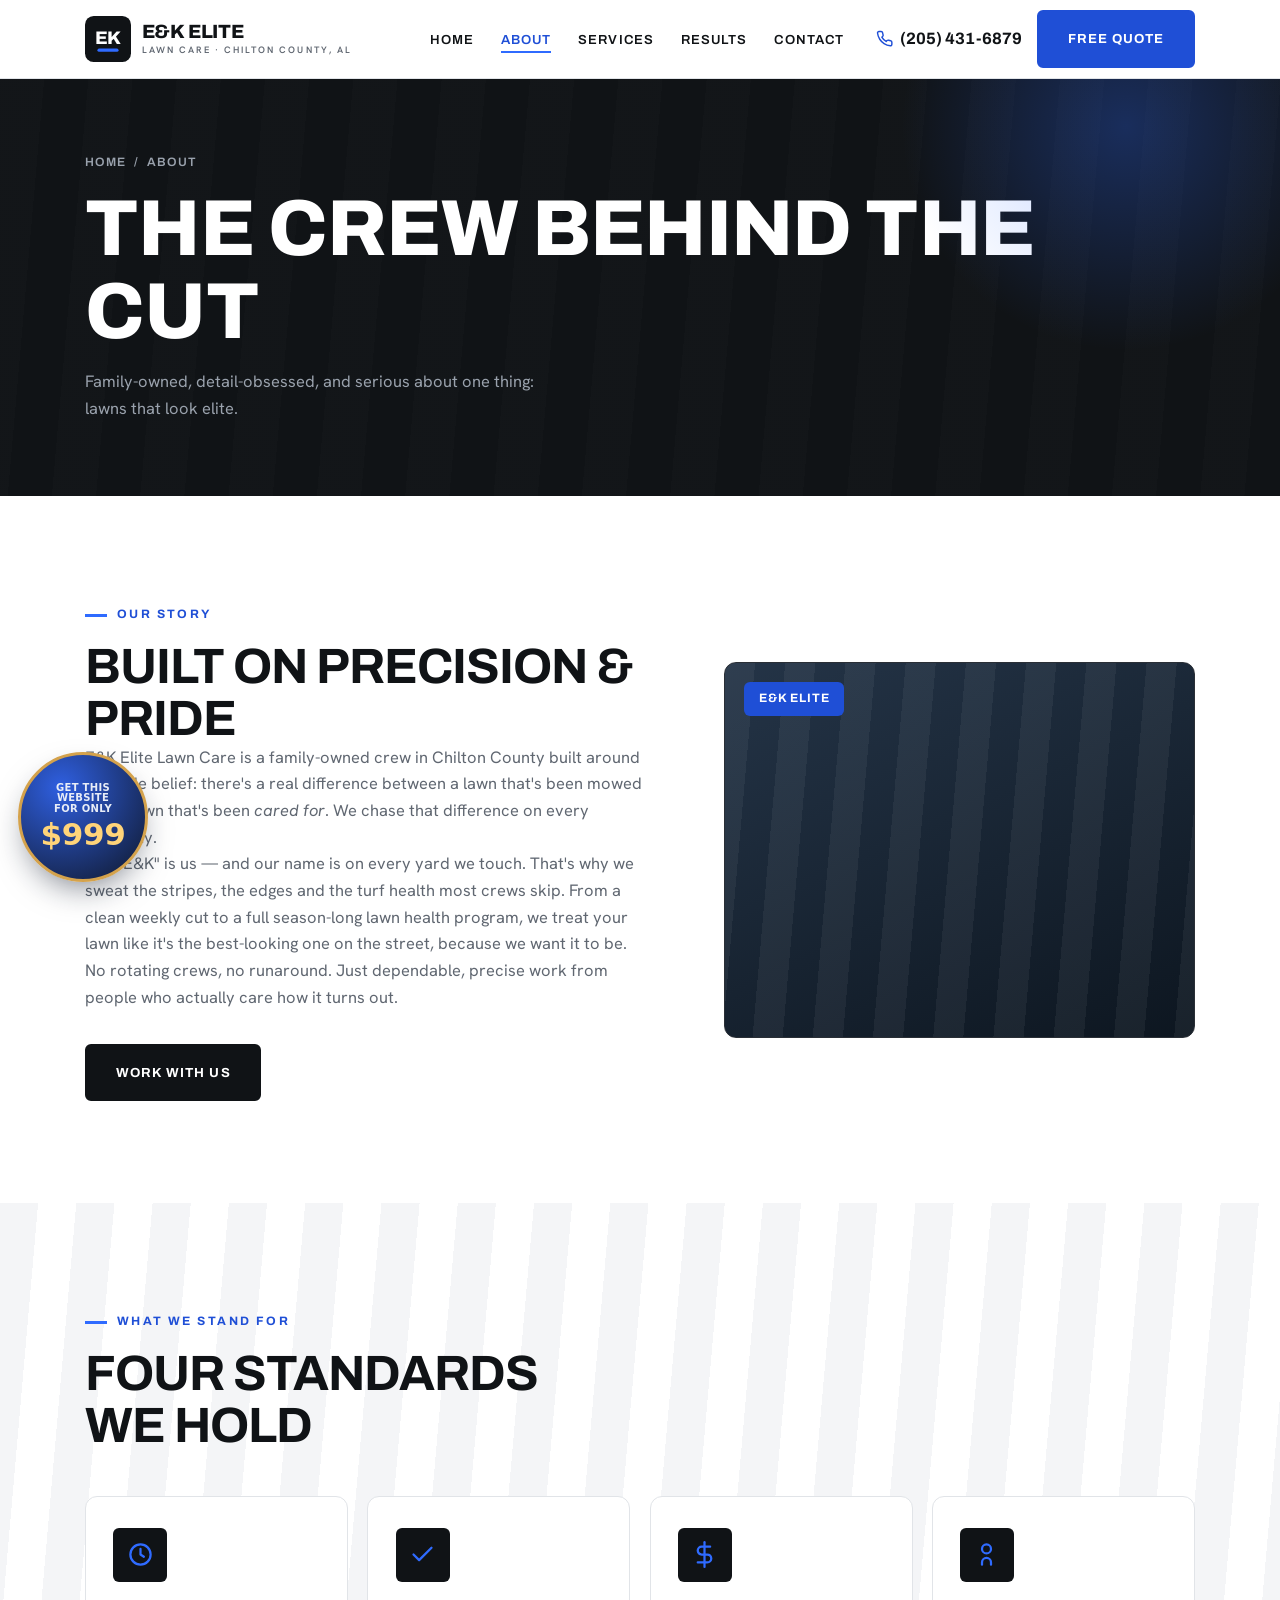
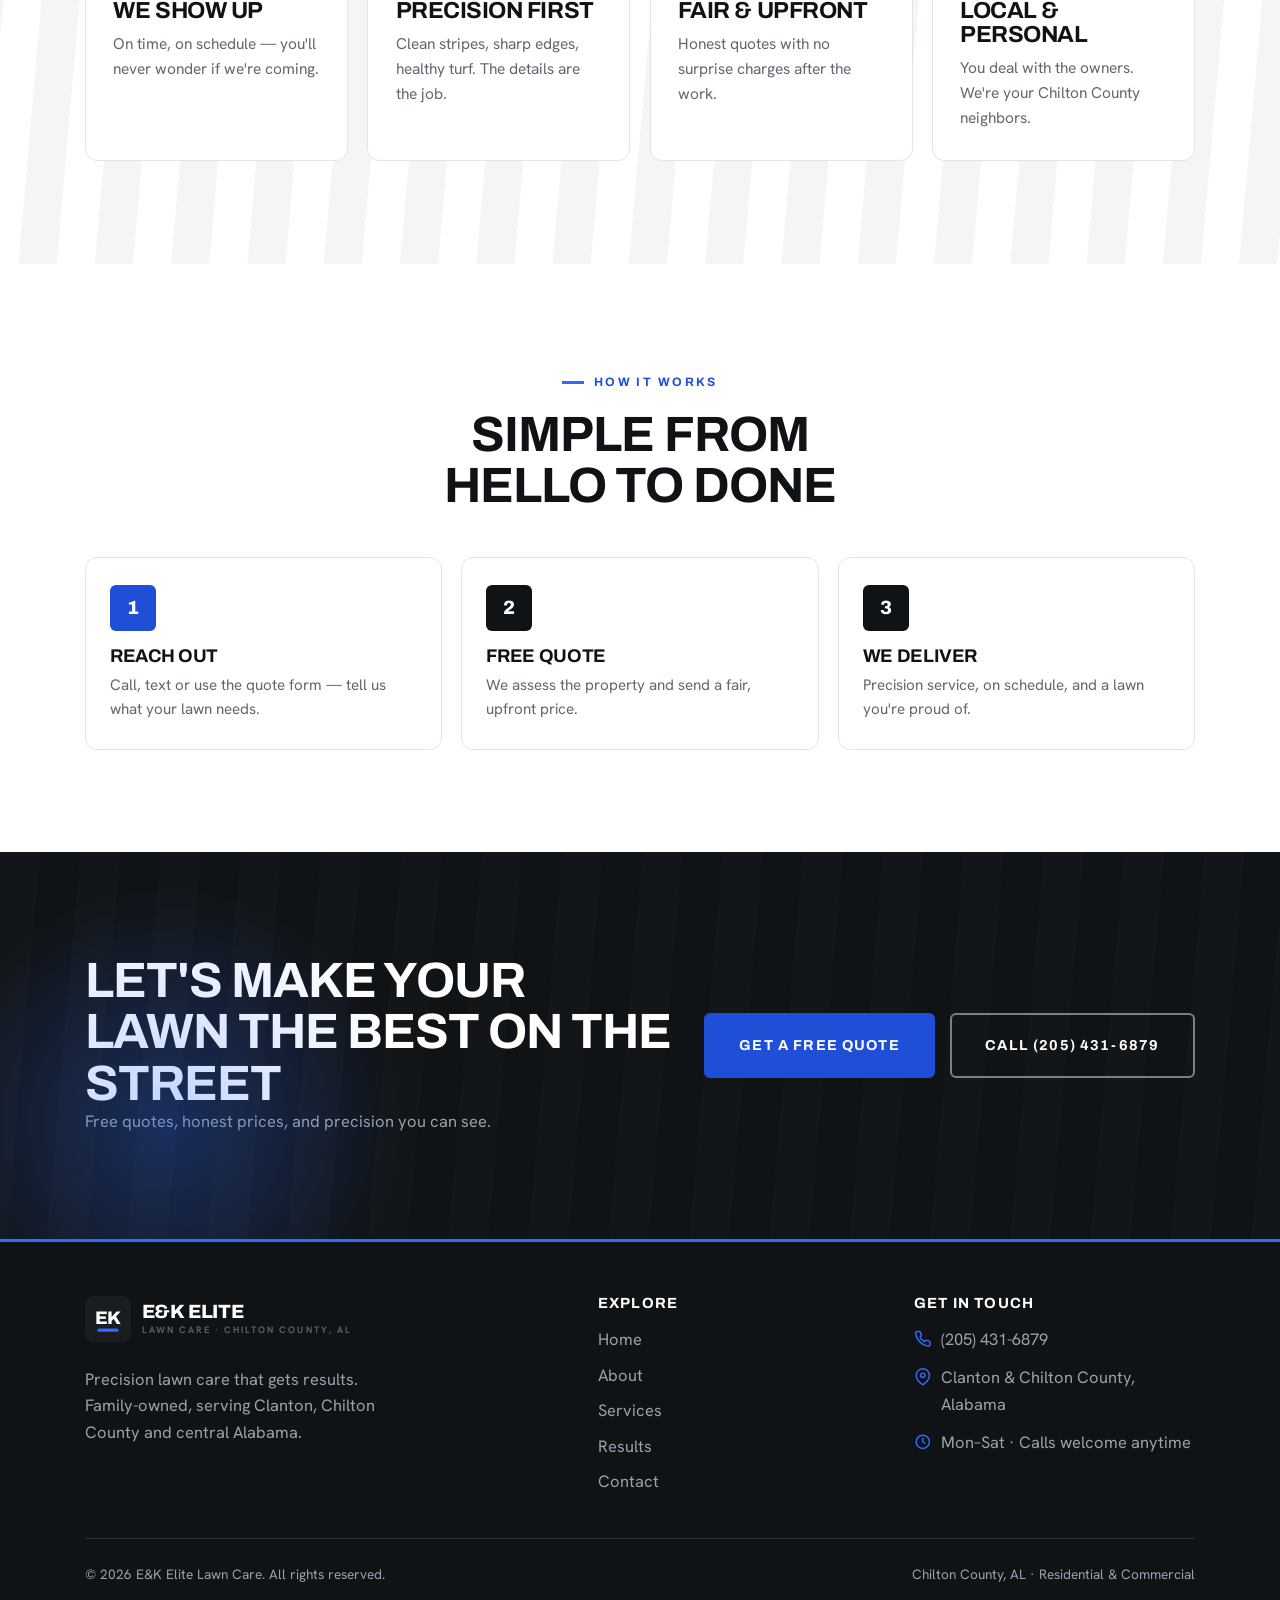
==== commit ee8c1b5c: "Add floating $999 Aurora upsell button (links to wizard) Co-Authored-By: Claude Opus 4.8 <noreply@an" ====
--- a/about.html
+++ b/about.html
@@ -184,5 +184,20 @@
   </nav>
 
   <script src="js/main.js" defer></script>
+
+  <!-- aurora-cta : agency upsell button -->
+  <a class="aurora-cta" href="https://auroraadv.co/?tab=wizard" target="_blank" rel="noopener" aria-label="Get this website for only $999 — built by Aurora">
+    <span class="aurora-cta__top">Get this website<br>for only</span>
+    <span class="aurora-cta__price">$999</span>
+  </a>
+  <style>
+  .aurora-cta{position:fixed;left:18px;bottom:18px;z-index:58;width:130px;height:130px;border-radius:50%;display:flex;flex-direction:column;align-items:center;justify-content:center;text-align:center;gap:3px;padding:8px;background:radial-gradient(circle at 32% 26%,#2f5fe0,#0f172a);color:#fff;text-decoration:none;border:3px solid #d4a24c;box-shadow:0 14px 32px -10px rgba(15,23,42,.55);font-family:system-ui,-apple-system,"Segoe UI",Roboto,sans-serif;line-height:1.08;transition:transform .2s ease,box-shadow .2s ease;}
+  .aurora-cta:hover{transform:translateY(-3px) scale(1.05);box-shadow:0 20px 40px -10px rgba(15,23,42,.6);}
+  .aurora-cta:focus-visible{outline:3px solid #d4a24c;outline-offset:3px;}
+  .aurora-cta__top{font-size:10px;font-weight:700;letter-spacing:.03em;text-transform:uppercase;color:#e8edf7;}
+  .aurora-cta__price{font-size:31px;font-weight:800;color:#ffd479;letter-spacing:-.01em;}
+  @media (max-width:760px){.aurora-cta{width:106px;height:106px;left:12px;bottom:68px;border-width:2px;}.aurora-cta__top{font-size:8.5px;}.aurora-cta__price{font-size:25px;}}
+  @media (prefers-reduced-motion:reduce){.aurora-cta{transition:none;}}
+  </style>
 </body>
 </html>
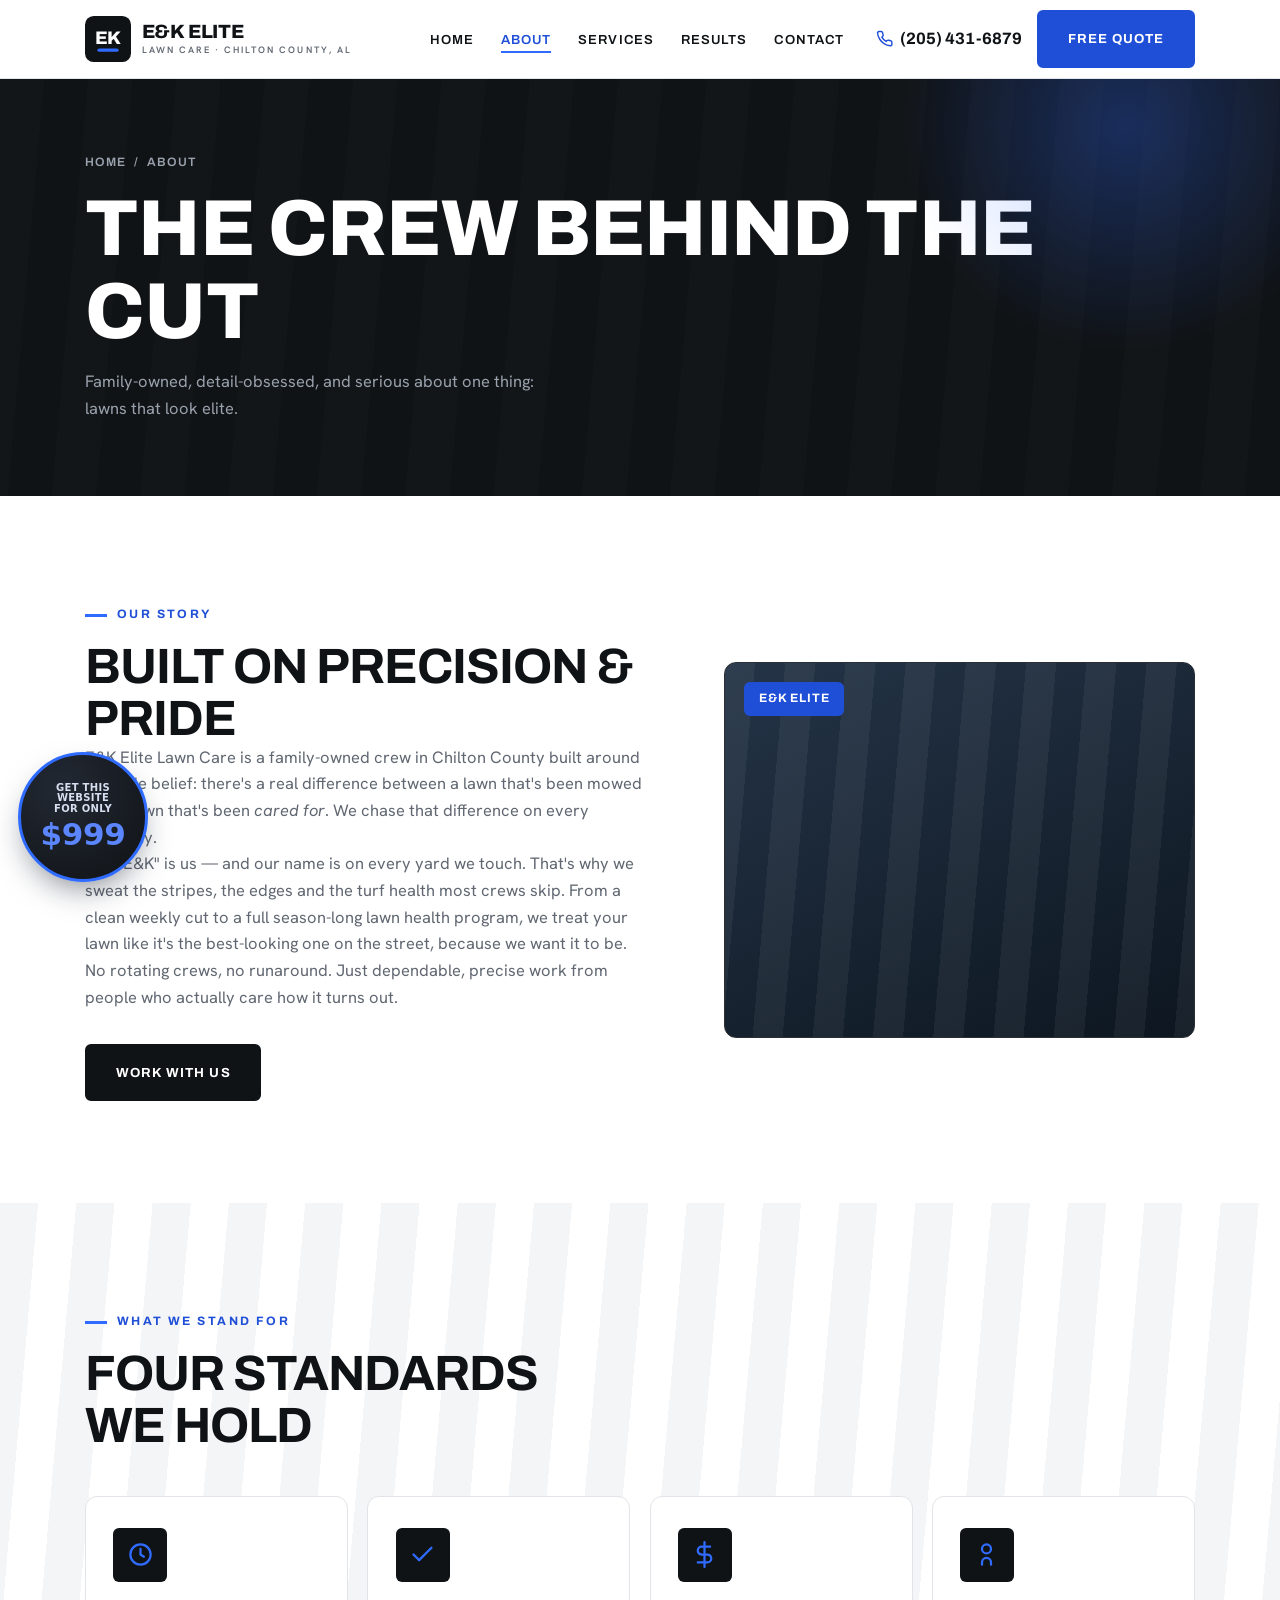
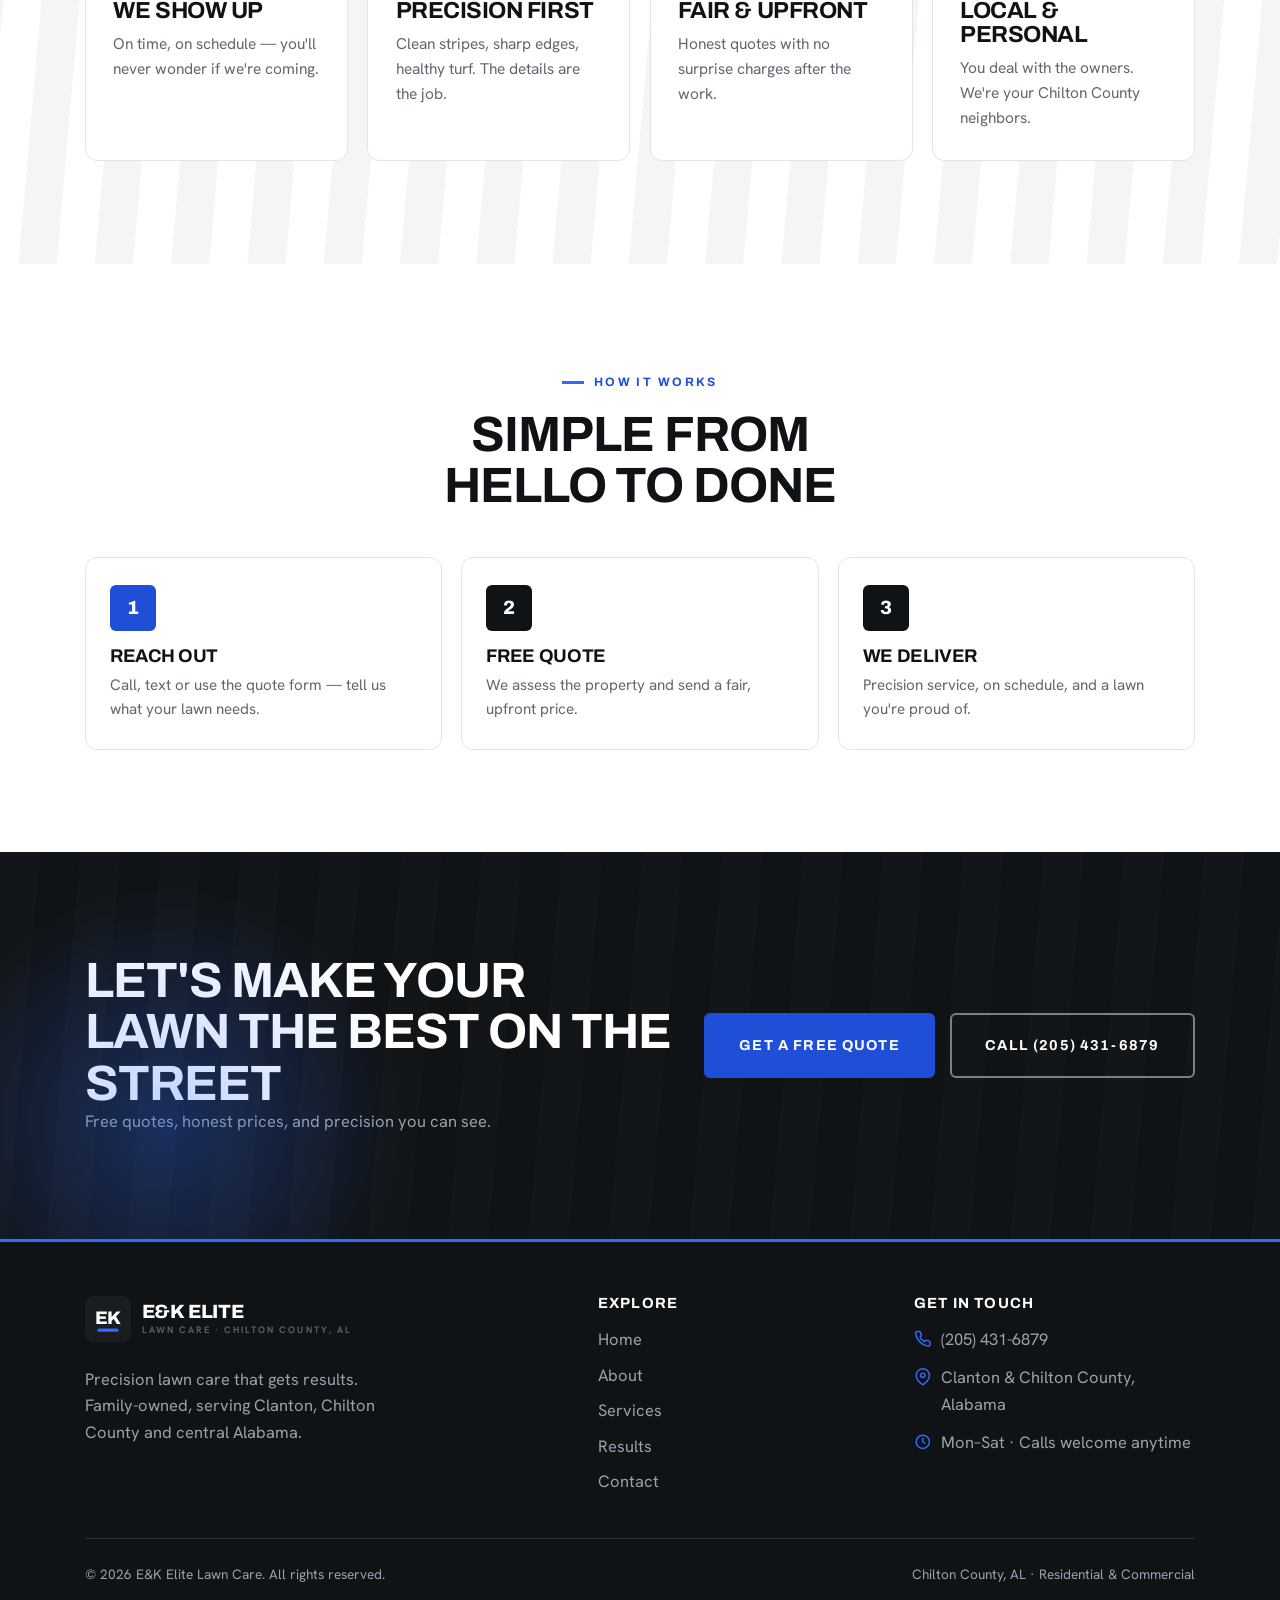
==== commit b0c8a10c: "Recolor $999 badge to match site palette Co-Authored-By: Claude Opus 4.8 <noreply@anthropic.com>" ====
--- a/about.html
+++ b/about.html
@@ -191,11 +191,11 @@
     <span class="aurora-cta__price">$999</span>
   </a>
   <style>
-  .aurora-cta{position:fixed;left:18px;bottom:18px;z-index:58;width:130px;height:130px;border-radius:50%;display:flex;flex-direction:column;align-items:center;justify-content:center;text-align:center;gap:3px;padding:8px;background:radial-gradient(circle at 32% 26%,#2f5fe0,#0f172a);color:#fff;text-decoration:none;border:3px solid #d4a24c;box-shadow:0 14px 32px -10px rgba(15,23,42,.55);font-family:system-ui,-apple-system,"Segoe UI",Roboto,sans-serif;line-height:1.08;transition:transform .2s ease,box-shadow .2s ease;}
+  .aurora-cta{position:fixed;left:18px;bottom:18px;z-index:58;width:130px;height:130px;border-radius:50%;display:flex;flex-direction:column;align-items:center;justify-content:center;text-align:center;gap:3px;padding:8px;background:radial-gradient(circle at 32% 26%,#222833,#101316);color:#fff;text-decoration:none;border:3px solid #2f6bff;box-shadow:0 14px 32px -10px rgba(15,23,42,.55);font-family:system-ui,-apple-system,"Segoe UI",Roboto,sans-serif;line-height:1.08;transition:transform .2s ease,box-shadow .2s ease;}
   .aurora-cta:hover{transform:translateY(-3px) scale(1.05);box-shadow:0 20px 40px -10px rgba(15,23,42,.6);}
-  .aurora-cta:focus-visible{outline:3px solid #d4a24c;outline-offset:3px;}
-  .aurora-cta__top{font-size:10px;font-weight:700;letter-spacing:.03em;text-transform:uppercase;color:#e8edf7;}
-  .aurora-cta__price{font-size:31px;font-weight:800;color:#ffd479;letter-spacing:-.01em;}
+  .aurora-cta:focus-visible{outline:3px solid #2f6bff;outline-offset:3px;}
+  .aurora-cta__top{font-size:10px;font-weight:700;letter-spacing:.03em;text-transform:uppercase;color:#d6def0;}
+  .aurora-cta__price{font-size:31px;font-weight:800;color:#5b86ff;letter-spacing:-.01em;}
   @media (max-width:760px){.aurora-cta{width:106px;height:106px;left:12px;bottom:68px;border-width:2px;}.aurora-cta__top{font-size:8.5px;}.aurora-cta__price{font-size:25px;}}
   @media (prefers-reduced-motion:reduce){.aurora-cta{transition:none;}}
   </style>
